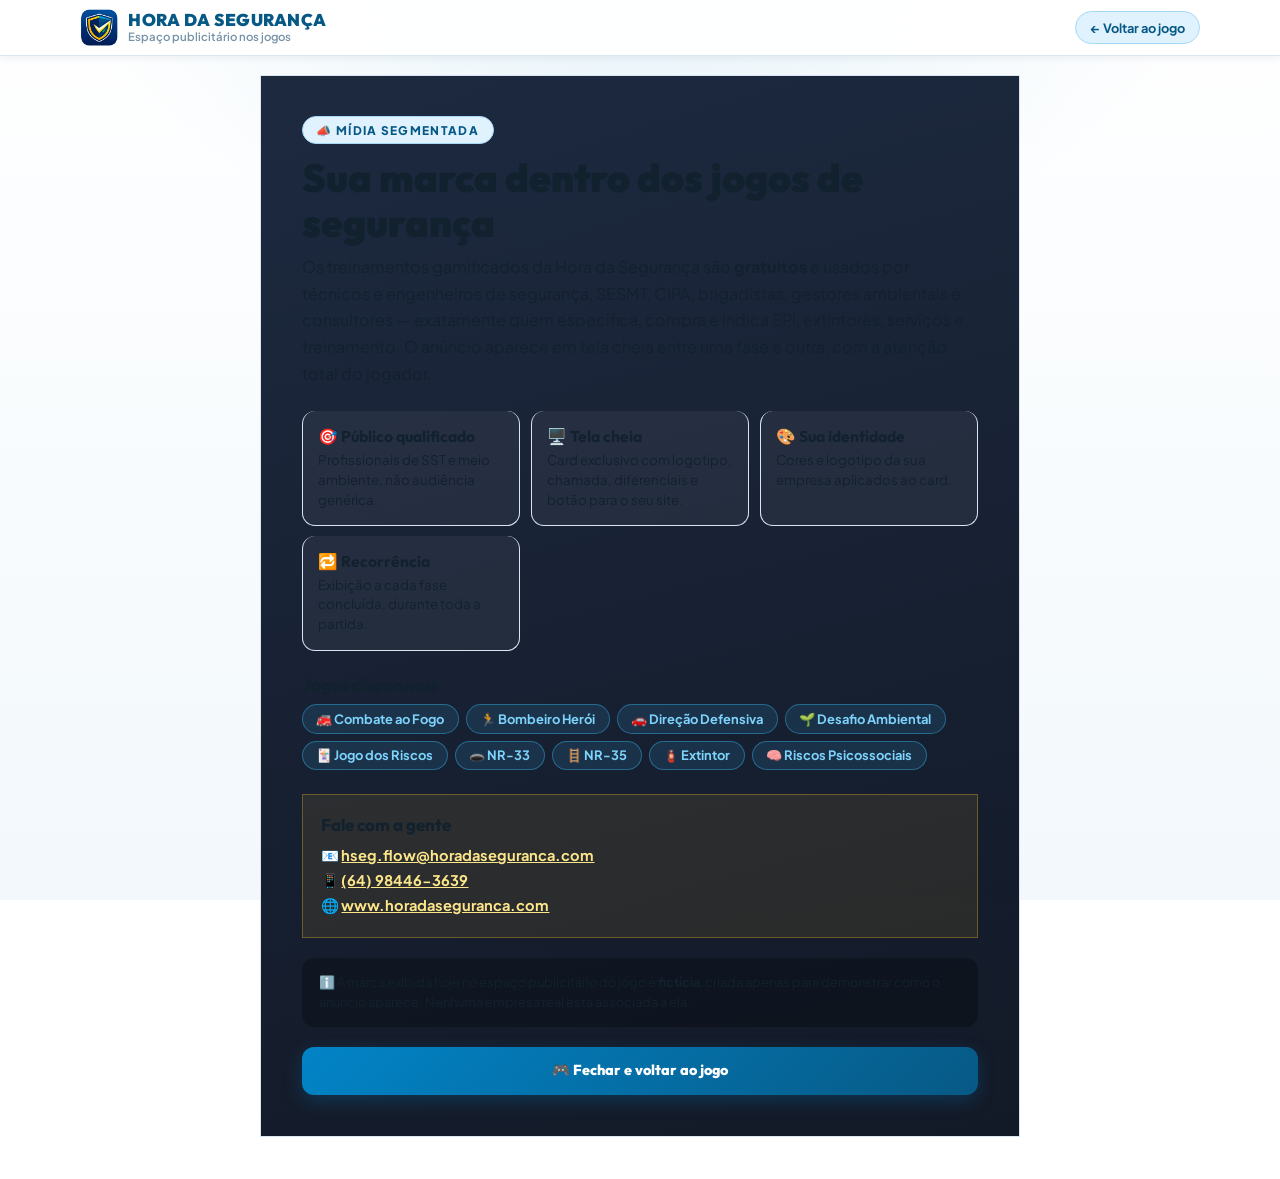
==== anuncie.html @ 3f00079a "Combate ao Fogo - simulador 1a pessoa em 6 fases com 4 tipos de desafio" ====
<!DOCTYPE html>
<html lang="pt-BR">
<head>
    <meta charset="UTF-8">
    <meta name="viewport" content="width=device-width, initial-scale=1.0, viewport-fit=cover">
    <title>Anuncie nos jogos | Hora da Segurança</title>
    <meta name="description" content="Espaço publicitário nos jogos de treinamento em segurança do trabalho da Hora da Segurança. Sua marca diante de técnicos de segurança, SESMT, CIPA e brigadistas.">
    <meta name="theme-color" content="#0b1220">
    <link rel="icon" type="image/png" href="logo.png">
    <link rel="preconnect" href="https://fonts.googleapis.com">
    <link rel="preconnect" href="https://fonts.gstatic.com" crossorigin>
    <link href="https://fonts.googleapis.com/css2?family=Outfit:wght@400;600;700;800;900&family=Plus+Jakarta+Sans:wght@400;500;600;700&display=swap" rel="stylesheet">
    <link rel="stylesheet" href="style.css">
    <style>
        .anuncie-wrap { max-width: 760px; margin: 0 auto; }
        .anuncie-card {
            background: linear-gradient(165deg, rgba(20,33,56,0.96), rgba(11,18,32,0.97));
            border: 1px solid var(--line);
            border-radius: var(--radius-lg);
            box-shadow: var(--shadow-lg);
            padding: clamp(1.4rem, 4vw, 2.4rem);
        }
        .anuncie-card h1 {
            font-family: var(--fh); font-size: clamp(1.5rem, 5vw, 2.3rem);
            font-weight: 900; line-height: 1.15; margin-bottom: 0.5rem;
        }
        .anuncie-card h1 mark { background: none; color: var(--fire); }
        .anuncie-lead { font-size: 0.95rem; color: var(--text-soft); line-height: 1.65; margin-bottom: 1.4rem; }
        .anuncie-grid {
            display: grid; grid-template-columns: repeat(auto-fit, minmax(180px, 1fr));
            gap: 0.6rem; margin-bottom: 1.4rem;
        }
        .anuncie-item {
            background: rgba(255,255,255,0.05); border: 1px solid var(--line);
            border-top: 3px solid var(--fire); border-radius: 13px; padding: 0.9rem;
        }
        .anuncie-item strong { display: block; font-family: var(--fh); font-size: 0.92rem; margin-bottom: 0.2rem; }
        .anuncie-item p { font-size: 0.78rem; color: var(--text-mut); line-height: 1.5; }
        .anuncie-jogos { display: flex; flex-wrap: wrap; gap: 0.4rem; margin-bottom: 1.4rem; }
        .anuncie-jogos a {
            background: rgba(56,189,248,0.12); border: 1px solid rgba(56,189,248,0.4);
            color: #7dd3fc; font-size: 0.76rem; font-weight: 700;
            padding: 0.35rem 0.8rem; border-radius: 999px;
        }
        .anuncie-jogos a:hover { background: rgba(56,189,248,0.25); }
        .anuncie-contato {
            background: rgba(251,191,36,0.09); border: 1px solid rgba(251,191,36,0.32);
            border-radius: var(--radius); padding: 1.1rem; margin-bottom: 1.2rem;
        }
        .anuncie-contato h3 { font-family: var(--fh); font-size: 1rem; color: var(--gold); margin-bottom: 0.5rem; }
        .anuncie-contato p { font-size: 0.86rem; color: #fde68a; line-height: 1.7; }
        .anuncie-contato a { color: var(--gold); font-weight: 700; text-decoration: underline; }
        .anuncie-nota {
            font-size: 0.76rem; color: var(--text-mut); line-height: 1.6;
            background: rgba(0,0,0,0.28); border-radius: 12px; padding: 0.8rem 1rem; margin-bottom: 1.2rem;
        }
        .voltar { display: inline-flex; align-items: center; gap: 0.4rem; font-size: 0.85rem; }
    </style>
</head>
<body>

    <header class="app-header">
        <div class="header-container">
            <a class="brand-box" href="https://www.horadaseguranca.com" target="_blank" rel="noopener noreferrer">
                <img src="logo.png" alt="Logo Hora da Segurança" class="header-logo">
                <span class="brand-text">
                    <span class="brand-title">HORA DA SEGURANÇA</span>
                    <span class="brand-tagline">Espaço publicitário nos jogos</span>
                </span>
            </a>
            <a href="index.html" id="btn-voltar-topo" class="site-link-btn">← Voltar ao jogo</a>
        </div>
    </header>

    <main class="main-content">
        <div class="anuncie-wrap">
            <div class="anuncie-card">
                <span class="hero-eyebrow">📣 Mídia segmentada</span>
                <h1>Sua marca dentro dos <mark>jogos de segurança</mark></h1>
                <p class="anuncie-lead">
                    Os treinamentos gamificados da Hora da Segurança são <strong>gratuitos</strong> e usados por
                    técnicos e engenheiros de segurança, SESMT, CIPA, brigadistas, gestores ambientais e
                    consultores — exatamente quem especifica, compra e indica EPI, extintores, serviços e
                    treinamento. O anúncio aparece em tela cheia entre uma fase e outra, com a atenção total
                    do jogador.
                </p>

                <div class="anuncie-grid">
                    <div class="anuncie-item">
                        <strong>🎯 Público qualificado</strong>
                        <p>Profissionais de SST e meio ambiente, não audiência genérica.</p>
                    </div>
                    <div class="anuncie-item">
                        <strong>🖥️ Tela cheia</strong>
                        <p>Card exclusivo com logotipo, chamada, diferenciais e botão para o seu site.</p>
                    </div>
                    <div class="anuncie-item">
                        <strong>🎨 Sua identidade</strong>
                        <p>Cores e logotipo da sua empresa aplicados ao card.</p>
                    </div>
                    <div class="anuncie-item">
                        <strong>🔁 Recorrência</strong>
                        <p>Exibição a cada fase concluída, durante toda a partida.</p>
                    </div>
                </div>

                <h3 style="font-family:var(--fh);font-size:1rem;margin-bottom:0.5rem">Jogos disponíveis</h3>
                <div class="anuncie-jogos">
                    <a href="https://combate.horadaseguranca.com" target="_blank" rel="noopener noreferrer">🚒 Combate ao Fogo</a>
                    <a href="https://bombeiro.horadaseguranca.com" target="_blank" rel="noopener noreferrer">🏃 Bombeiro Herói</a>
                    <a href="https://direcaodefensiva.horadaseguranca.com" target="_blank" rel="noopener noreferrer">🚗 Direção Defensiva</a>
                    <a href="https://ambiental.horadaseguranca.com" target="_blank" rel="noopener noreferrer">🌱 Desafio Ambiental</a>
                    <a href="https://jogodorisco.horadaseguranca.com" target="_blank" rel="noopener noreferrer">🃏 Jogo dos Riscos</a>
                    <a href="https://nr33.horadaseguranca.com" target="_blank" rel="noopener noreferrer">🕳️ NR-33</a>
                    <a href="https://jogo.horadaseguranca.com" target="_blank" rel="noopener noreferrer">🪜 NR-35</a>
                    <a href="https://extintor.horadaseguranca.com" target="_blank" rel="noopener noreferrer">🧯 Extintor</a>
                    <a href="https://psicossocial.horadaseguranca.com" target="_blank" rel="noopener noreferrer">🧠 Riscos Psicossociais</a>
                </div>

                <div class="anuncie-contato">
                    <h3>Fale com a gente</h3>
                    <p>
                        📧 <a href="mailto:hseg.flow@horadaseguranca.com">hseg.flow@horadaseguranca.com</a><br>
                        📱 <a href="https://wa.me/5564984463639?text=Ol%C3%A1%21%20Tenho%20interesse%20no%20espa%C3%A7o%20publicit%C3%A1rio%20dos%20jogos%20da%20Hora%20da%20Seguran%C3%A7a." target="_blank" rel="noopener noreferrer">(64) 98446-3639</a><br>
                        🌐 <a href="https://www.horadaseguranca.com" target="_blank" rel="noopener noreferrer">www.horadaseguranca.com</a>
                    </p>
                </div>

                <p class="anuncie-nota">
                    ℹ️ A marca exibida hoje no espaço publicitário do jogo é <strong>fictícia</strong>, criada
                    apenas para demonstrar como o anúncio aparece. Nenhuma empresa real está associada a ela.
                </p>

                <a href="index.html" id="btn-voltar" class="btn btn-primary btn-lg btn-block voltar">🎮 Voltar ao jogo</a>
            </div>
        </div>
    </main>

    <script>
        // Esta página costuma ser aberta em nova aba a partir do anúncio, com a
        // partida ainda rodando na aba original. Voltar significa FECHAR esta aba
        // — abrir index.html aqui recomeçaria o jogo do cadastro.
        (function () {
            const veioDoJogo = !!window.opener || window.history.length > 1;
            const voltar = (e) => {
                if (!veioDoJogo) return;              // acesso direto: segue o link normal
                e.preventDefault();
                window.close();
                // se o navegador bloquear o fechamento, volta no histórico
                setTimeout(() => {
                    if (!window.closed) {
                        if (window.history.length > 1) window.history.back();
                        else window.location.href = 'index.html';
                    }
                }, 150);
            };
            ['btn-voltar', 'btn-voltar-topo'].forEach(id => {
                const el = document.getElementById(id);
                if (el) el.addEventListener('click', voltar);
            });
            if (veioDoJogo) {
                const b = document.getElementById('btn-voltar');
                if (b) b.textContent = '🎮 Fechar e voltar ao jogo';
            }
        })();
    </script>
</body>
</html>
---- style.css ----
/* ==========================================================================
   COMBATE AO FOGO — tema claro · www.horadaseguranca.com
   ========================================================================== */

:root {
    --bg-0: #f2f8fc;
    --bg-1: #ffffff;
    --bg-soft: #f6fafd;
    --line: #d9e6f2;
    --line-2: #c3d7e8;

    --agua:      #0284c7;
    --agua-dark: #075985;
    --agua-glow: rgba(2, 132, 199, 0.25);
    --agua-soft: #e0f2fe;

    --fogo:      #f97316;
    --fogo-dark: #c2410c;
    --fogo-soft: #fff2e6;

    --ok:        #16a34a;
    --ok-soft:   #eafbf0;
    --alerta:    #dc2626;
    --alerta-soft:#fdf0f0;
    --amarelo:   #f59e0b;

    --texto:      #12212e;
    --texto-soft: #46617a;
    --texto-mut:  #7893a8;

    --sh-sm: 0 2px 8px rgba(18, 45, 70, 0.07);
    --sh-md: 0 8px 22px rgba(18, 45, 70, 0.1);
    --sh-lg: 0 18px 44px rgba(18, 45, 70, 0.14);

    --r: 16px;
    --r-lg: 22px;

    --fh: 'Outfit', -apple-system, sans-serif;
    --fb: 'Plus Jakarta Sans', -apple-system, sans-serif;
    --bounce: 0.26s cubic-bezier(0.34, 1.56, 0.64, 1);
}

* { box-sizing: border-box; margin: 0; padding: 0; }
html { font-size: clamp(14px, 0.5vw + 12.6px, 17px); }

body {
    font-family: var(--fb);
    color: var(--texto);
    min-height: 100dvh;
    display: flex; flex-direction: column;
    overflow-x: hidden;
    padding-bottom: env(safe-area-inset-bottom);
    background:
        radial-gradient(ellipse 70% 45% at 50% 0%, rgba(2, 132, 199, 0.09) 0%, transparent 62%),
        linear-gradient(180deg, #ffffff 0%, var(--bg-0) 100%);
    background-attachment: fixed;
}

a { color: var(--agua-dark); text-decoration: none; }
.hidden { display: none !important; }

.screen { display: none; animation: fadeUp 0.35s ease both; }
.screen.active { display: block; }
.modo { animation: fadeUp 0.3s ease both; }

@keyframes fadeUp {
    from { opacity: 0; transform: translateY(14px); }
    to   { opacity: 1; transform: translateY(0); }
}


/* ============================ CABEÇALHO ============================ */

.app-header {
    background: rgba(255, 255, 255, 0.92);
    backdrop-filter: blur(12px); -webkit-backdrop-filter: blur(12px);
    border-bottom: 1px solid var(--line);
    padding: 0.5rem 1rem;
    position: sticky; top: 0; z-index: 100;
    box-shadow: var(--sh-sm);
}
.header-container {
    max-width: 1120px; margin: 0 auto;
    display: flex; justify-content: space-between; align-items: center; gap: 0.7rem;
}
.brand-box { display: flex; align-items: center; gap: 0.6rem; min-width: 0; color: inherit; }
.brand-box:hover .brand-title { color: var(--fogo); }
.header-logo { width: 38px; height: 38px; object-fit: contain; border-radius: 9px; flex-shrink: 0; }
.brand-text { display: flex; flex-direction: column; min-width: 0; }
.brand-title {
    font-family: var(--fh); font-size: 1rem; font-weight: 900;
    letter-spacing: 0.03em; color: var(--agua-dark); line-height: 1.1; transition: color 0.18s;
}
.brand-tagline {
    font-size: 0.67rem; color: var(--texto-mut); font-weight: 600;
    white-space: nowrap; overflow: hidden; text-overflow: ellipsis;
}
.site-link-btn {
    display: inline-flex; align-items: center; gap: 0.35rem;
    background: var(--agua-soft); border: 1px solid #a5d8f5;
    color: var(--agua-dark); font-weight: 700; font-size: 0.75rem;
    padding: 0.42rem 0.85rem; border-radius: 999px;
    white-space: nowrap; transition: all 0.18s;
}
.site-link-btn:hover { background: var(--agua); color: #fff; transform: translateY(-1px); }


/* ============================ LAYOUT ============================ */

.main-content { flex: 1; width: 100%; max-width: 1000px; margin: 0 auto; padding: 1.1rem 1rem 2.5rem; }


/* ============================ BOTÕES ============================ */

.btn {
    font-family: var(--fh); font-weight: 800; font-size: 0.92rem;
    padding: 0.75rem 1.3rem; border: none; border-radius: 12px;
    cursor: pointer; transition: var(--bounce);
    display: inline-flex; align-items: center; justify-content: center; gap: 0.4rem;
    line-height: 1.2; text-align: center;
}
.btn:hover:not(:disabled) { transform: translateY(-2px); }
.btn:active:not(:disabled) { transform: translateY(0) scale(0.985); }
.btn:disabled { opacity: 0.55; cursor: not-allowed; }
.btn-lg { font-size: 1rem; padding: 0.9rem 1.6rem; }
.btn-block { width: 100%; }

.btn-primary {
    background: linear-gradient(135deg, var(--agua) 0%, var(--agua-dark) 100%);
    color: #fff; box-shadow: 0 6px 18px var(--agua-glow);
}
.btn-primary:hover { box-shadow: 0 10px 26px var(--agua-glow); }
.btn-ghost { background: rgba(255,255,255,0.22); border: 1px solid rgba(255,255,255,0.5); color: #fff; }
.btn-ghost:hover:not(:disabled) { background: rgba(255,255,255,0.34); }
.btn-ad { background: #fff; color: #14212e; font-weight: 900; width: 100%; box-shadow: 0 6px 18px rgba(0,0,0,0.22); }

.btn-icon {
    background: var(--bg-soft); border: 1px solid var(--line);
    border-radius: 10px; width: 34px; height: 34px;
    font-size: 0.95rem; cursor: pointer; color: var(--texto); transition: 0.18s;
}
.btn-icon:hover { background: var(--agua-soft); border-color: var(--agua); }
.btn-icon.muted { opacity: 0.45; }


/* ============================ TELA INICIAL ============================ */

.hero-card {
    background: var(--bg-1);
    border: 1px solid var(--line);
    border-radius: var(--r-lg);
    box-shadow: var(--sh-lg);
    padding: clamp(1.3rem, 3.5vw, 2.3rem);
    text-align: center;
}
.hero-logo-link { display: inline-block; margin-bottom: 0.8rem; transition: var(--bounce); }
.hero-logo-link:hover { transform: scale(1.06) rotate(-2deg); }
.hero-logo-img { width: clamp(74px, 11vw, 100px); border-radius: 18px; box-shadow: var(--sh-md); }

.hero-eyebrow {
    display: inline-block; background: var(--agua-soft);
    border: 1px solid #a5d8f5; color: var(--agua-dark);
    font-size: 0.7rem; font-weight: 800; letter-spacing: 0.11em; text-transform: uppercase;
    padding: 0.3rem 0.8rem; border-radius: 999px; margin-bottom: 0.7rem;
}
.hero-title {
    font-family: var(--fh); font-size: clamp(1.8rem, 6vw, 3.1rem);
    font-weight: 900; line-height: 1.05; margin-bottom: 0.6rem; letter-spacing: -0.01em;
}
.hero-title mark { background: linear-gradient(180deg, transparent 58%, #ffd9b8 58%); color: var(--fogo-dark); padding: 0 0.12em; }
.hero-subtitle {
    font-size: clamp(0.88rem, 2vw, 1rem); color: var(--texto-soft);
    line-height: 1.6; max-width: 640px; margin: 0 auto 1.4rem;
}

.how-grid { display: grid; grid-template-columns: repeat(auto-fit, minmax(160px, 1fr)); gap: 0.6rem; margin-bottom: 1.1rem; text-align: left; }
.how-card {
    background: var(--bg-soft); border: 1px solid var(--line);
    border-top: 3px solid var(--agua); border-radius: 13px; padding: 0.8rem; transition: var(--bounce);
}
.how-card:hover { transform: translateY(-4px); box-shadow: var(--sh-md); background: #fff; }
.how-card:nth-child(2) { border-top-color: var(--fogo); }
.how-card:nth-child(3) { border-top-color: var(--alerta); }
.how-card:nth-child(4) { border-top-color: var(--ok); }
.how-ico { font-size: 1.5rem; display: block; margin-bottom: 0.25rem; }
.how-card strong { display: block; font-family: var(--fh); font-size: 0.9rem; margin-bottom: 0.15rem; }
.how-card p { font-size: 0.74rem; color: var(--texto-mut); line-height: 1.45; }

.controls-hint { display: flex; flex-wrap: wrap; gap: 0.45rem; justify-content: center; margin-bottom: 1.2rem; }
.ch-item {
    display: flex; align-items: center; gap: 0.4rem;
    background: var(--bg-soft); border: 1px solid var(--line);
    border-radius: 10px; padding: 0.4rem 0.7rem; font-size: 0.75rem; color: var(--texto-soft);
}
.key {
    display: inline-grid; place-items: center; min-width: 26px; height: 25px; padding: 0 0.4rem;
    background: #fff; border: 1px solid var(--line-2); border-bottom-width: 3px;
    border-radius: 6px; font-family: var(--fh); font-weight: 800; font-size: 0.75rem;
}

.setup-box {
    background: var(--bg-soft); border: 1px solid var(--line);
    border-radius: var(--r); padding: clamp(1rem, 2.6vw, 1.4rem);
    text-align: left; display: flex; flex-direction: column; gap: 0.7rem; margin-bottom: 1.1rem;
}
.setup-box h3 { font-family: var(--fh); font-size: 1rem; }
.input-group { display: flex; flex-direction: column; gap: 0.28rem; }
.input-group label { font-size: 0.77rem; font-weight: 700; color: var(--texto-soft); }
.input-group input {
    background: #fff; border: 1.5px solid var(--line-2); border-radius: 10px;
    padding: 0.66rem 0.8rem; font-family: var(--fb); font-size: 0.92rem; color: var(--texto); transition: 0.18s;
}
.input-group input::placeholder { color: #9db4c6; }
.input-group input:focus { outline: none; border-color: var(--agua); box-shadow: 0 0 0 3px var(--agua-glow); }
.input-group input.invalid { border-color: var(--alerta); box-shadow: 0 0 0 3px rgba(220,38,38,0.16); animation: shake 0.35s ease; }

@keyframes shake { 0%,100%{transform:translateX(0)} 25%{transform:translateX(-5px)} 75%{transform:translateX(5px)} }

.setup-error {
    background: var(--alerta-soft); border: 1px solid #f5b5b5; border-radius: 10px;
    padding: 0.55rem 0.8rem; font-size: 0.83rem; font-weight: 600; color: #a11a1a;
    text-align: center; line-height: 1.45;
}
.privacy-note { font-size: 0.68rem; color: var(--texto-mut); text-align: center; line-height: 1.45; }

.marketing-banner {
    display: flex; flex-direction: column; gap: 0.15rem;
    background: var(--fogo-soft); border: 1px solid #ffd0aa;
    border-radius: 12px; padding: 0.8rem 1rem; text-align: center; transition: var(--bounce);
}
.marketing-banner:hover { background: #ffe8d5; transform: translateY(-2px); }
.marketing-banner span { font-size: 0.82rem; color: #8a4416; }
.marketing-banner strong { font-size: 0.88rem; color: var(--fogo-dark); }


/* ============================ BRIEFING ============================ */

.briefing-card {
    background: var(--bg-1); border: 1px solid var(--line);
    border-radius: var(--r-lg); box-shadow: var(--sh-lg);
    padding: clamp(1.4rem, 4vw, 2.4rem); text-align: center; max-width: 560px; margin: 0 auto;
}
.brief-badge {
    display: inline-block; background: var(--agua-soft); border: 1px solid #a5d8f5;
    color: var(--agua-dark); font-family: var(--fh); font-size: 0.68rem; font-weight: 900;
    letter-spacing: 0.14em; padding: 0.3rem 0.9rem; border-radius: 999px; margin-bottom: 0.9rem;
}
.brief-ico { font-size: clamp(3rem, 10vw, 4.4rem); line-height: 1; margin-bottom: 0.3rem; }
.brief-title { font-family: var(--fh); font-size: clamp(1.4rem, 4.5vw, 2rem); font-weight: 900; }
.brief-sub { font-size: 0.88rem; color: var(--fogo-dark); margin-bottom: 0.8rem; font-weight: 600; }
.brief-text { font-size: 0.88rem; color: var(--texto-soft); line-height: 1.6; margin-bottom: 0.8rem; }
.brief-tip {
    background: var(--fogo-soft); border: 1px solid #ffd0aa; border-radius: 12px;
    padding: 0.6rem 0.85rem; font-size: 0.82rem; color: #8a4416; line-height: 1.5; margin-bottom: 1.2rem;
}
.brief-stats { display: grid; grid-template-columns: repeat(3, 1fr); gap: 0.5rem; margin-bottom: 1.3rem; }
.brief-stats > div { background: var(--bg-soft); border: 1px solid var(--line); border-radius: 11px; padding: 0.6rem 0.3rem; }
.brief-stats span { display: block; font-family: var(--fh); font-size: 1.15rem; font-weight: 900; color: var(--agua-dark); }
.brief-stats small { font-size: 0.63rem; color: var(--texto-mut); }


/* ============================ JOGO ============================ */

.game-hud {
    display: flex; align-items: center; justify-content: space-between; gap: 0.7rem; flex-wrap: wrap;
    background: var(--bg-1); border: 1px solid var(--line);
    border-radius: 13px; padding: 0.5rem 0.85rem; margin-bottom: 0.6rem; box-shadow: var(--sh-sm);
}
.hud-left { display: flex; flex-direction: column; min-width: 0; }
.hud-phase { font-family: var(--fh); font-weight: 900; font-size: 0.86rem; color: var(--agua-dark); }
.hud-scene { font-size: 0.7rem; color: var(--texto-mut); white-space: nowrap; overflow: hidden; text-overflow: ellipsis; }

.hud-center { display: flex; flex-direction: column; gap: 0.3rem; flex: 1 1 220px; min-width: 170px; }
.hud-bar-wrap { display: flex; align-items: center; gap: 0.4rem; }
.hud-bar-label { font-size: 0.68rem; color: var(--texto-mut); white-space: nowrap; min-width: 52px; }
.hud-bar { flex: 1; height: 9px; background: #e3edf5; border-radius: 999px; overflow: hidden; }
.hud-bar-fill { height: 100%; width: 100%; border-radius: 999px; transition: width 0.16s linear; }
.hud-bar-fill.agua { background: linear-gradient(90deg, #7dd3fc, var(--agua)); }
.hud-bar-fill.agua.baixa { background: linear-gradient(90deg, #fca5a5, var(--alerta)); }
.hud-bar-fill.focos { width: 0%; background: linear-gradient(90deg, #fdba74, var(--ok)); }
.hud-bar-num { font-size: 0.72rem; color: var(--texto-soft); white-space: nowrap; }
.hud-bar-num strong { font-family: var(--fh); color: var(--texto); }

.hud-right { display: flex; align-items: center; gap: 0.5rem; flex-wrap: wrap; }
.hud-time, .hud-fail, .hud-score { font-size: 0.74rem; color: var(--texto-mut); white-space: nowrap; }
.hud-time strong { font-family: var(--fh); font-size: 0.98rem; color: var(--texto); }
.hud-score strong { font-family: var(--fh); font-size: 0.98rem; color: var(--fogo-dark); }
.hud-fail {
    background: var(--bg-soft); border: 1px solid var(--line);
    padding: 0.2rem 0.5rem; border-radius: 999px; font-weight: 700;
}
.hud-fail.alerta { background: var(--alerta-soft); border-color: #f5b5b5; color: #a11a1a; animation: pulseAl 0.9s ease-in-out infinite; }
@keyframes pulseAl { 0%,100%{transform:scale(1)} 50%{transform:scale(1.07)} }

.stage-wrap { position: relative; width: 100%; }

#game-canvas {
    display: block; width: 100%; height: auto;
    border-radius: 14px; border: 2px solid var(--line-2);
    box-shadow: var(--sh-lg); touch-action: none; cursor: crosshair;
    background: #eef6fb;
}

.stage-help { font-size: 0.73rem; color: var(--texto-mut); text-align: center; margin-top: 0.55rem; }

.toast {
    position: absolute; top: 14px; left: 50%; transform: translateX(-50%);
    background: rgba(255,255,255,0.96); border: 1px solid var(--ok); color: #14532d;
    font-size: 0.8rem; font-weight: 800; padding: 0.38rem 0.9rem; border-radius: 999px;
    white-space: nowrap; pointer-events: none; box-shadow: var(--sh-md);
    animation: fadeUp 0.2s ease both; max-width: 90%; overflow: hidden; text-overflow: ellipsis;
}
.toast.ruim { border-color: var(--alerta); color: #a11a1a; }

.countdown {
    position: absolute; inset: 0; display: grid; place-items: center;
    background: rgba(255,255,255,0.6); border-radius: 14px;
    font-family: var(--fh); font-size: clamp(3rem, 12vw, 6rem); font-weight: 900;
    color: var(--agua-dark); text-shadow: 0 6px 26px rgba(2,132,199,0.3); pointer-events: none;
}
.countdown.pulse { animation: cdPop 0.6s ease both; }
@keyframes cdPop {
    0% { transform: scale(0.5); opacity: 0; }
    40% { transform: scale(1.12); opacity: 1; }
    100% { transform: scale(1); opacity: 1; }
}


/* ============================ PUBLICIDADE ============================ */

.ad-card {
    max-width: 500px; margin: 0 auto; border-radius: var(--r-lg);
    padding: clamp(1.3rem, 4vw, 2rem); box-shadow: var(--sh-lg);
    text-align: center; color: #fff; border: 1px solid rgba(255,255,255,0.2);
}
.ad-tag {
    display: inline-block; background: rgba(255,255,255,0.2); border: 1px solid rgba(255,255,255,0.38);
    font-size: 0.62rem; font-weight: 800; letter-spacing: 0.14em; text-transform: uppercase;
    padding: 0.26rem 0.8rem; border-radius: 999px; margin-bottom: 1rem;
}
.ad-brand { display: flex; align-items: center; gap: 0.75rem; justify-content: center; margin-bottom: 0.9rem; }
.ad-logo {
    width: 72px; height: 72px; border-radius: 16px; background: #fff; padding: 6px;
    display: grid; place-items: center; box-shadow: 0 6px 16px rgba(0,0,0,0.25); flex-shrink: 0;
}
.ad-logo svg { display: block; width: 100%; height: 100%; }
.ad-brand-text { text-align: left; }
.ad-brand-text strong { display: block; font-family: var(--fh); font-size: 1.15rem; font-weight: 900; line-height: 1.2; }
.ad-brand-text span { font-size: 0.72rem; opacity: 0.92; }
.ad-tagline { font-family: var(--fh); font-size: 1rem; font-weight: 800; margin-bottom: 0.4rem; }
.ad-claim { font-size: 0.84rem; line-height: 1.55; opacity: 0.96; margin-bottom: 0.9rem; }
.ad-chips { display: flex; flex-wrap: wrap; gap: 0.35rem; justify-content: center; margin-bottom: 1.1rem; }
.ad-chip { background: rgba(255,255,255,0.18); border: 1px solid rgba(255,255,255,0.3); font-size: 0.7rem; font-weight: 700; padding: 0.25rem 0.7rem; border-radius: 999px; }
.ad-demo-note { font-size: 0.72rem; line-height: 1.55; background: rgba(0,0,0,0.24); border-radius: 10px; padding: 0.55rem 0.75rem; margin-top: 0.8rem; }
.ad-demo-note a { color: #fff; font-weight: 800; text-decoration: underline; }
.ad-footer { margin: 0.9rem 0 1rem; font-size: 0.68rem; opacity: 0.9; border-top: 1px solid rgba(255,255,255,0.25); padding-top: 0.7rem; }
.ad-footer a { color: #fff; text-decoration: underline; font-weight: 700; }


/* ============================ DESAFIOS ============================ */

.quiz-card {
    background: var(--bg-1); border: 1px solid var(--line);
    border-radius: var(--r-lg); box-shadow: var(--sh-lg); padding: clamp(1.1rem, 3vw, 1.9rem);
}
.quiz-badge {
    display: inline-block; background: var(--agua-soft); border: 1px solid #a5d8f5;
    color: var(--agua-dark); font-size: 0.64rem; font-weight: 800;
    letter-spacing: 0.12em; text-transform: uppercase;
    padding: 0.26rem 0.8rem; border-radius: 999px; margin-bottom: 0.6rem;
}
.quiz-title { font-family: var(--fh); font-size: clamp(1.15rem, 3.5vw, 1.6rem); font-weight: 900; margin-bottom: 0.25rem; }
.quiz-text { font-size: 0.85rem; color: var(--texto-soft); line-height: 1.55; margin-bottom: 1rem; }
.quiz-feedback {
    background: var(--ok-soft); border: 1px solid #a7e5c0; border-radius: 12px;
    padding: 0.7rem 0.9rem; font-size: 0.85rem; color: #14532d; text-align: center; margin: 1rem 0 0.8rem;
}
.quiz-help { font-size: 0.7rem; color: var(--texto-mut); text-align: center; margin-top: 0.7rem; }

/* --- arrastar --- */
.quiz-pool {
    display: flex; flex-wrap: wrap; gap: 0.5rem; justify-content: center;
    background: var(--bg-soft); border: 1px dashed var(--line-2);
    border-radius: 14px; padding: 0.8rem; margin-bottom: 1rem; min-height: 76px;
}
.q-item {
    display: flex; align-items: center; gap: 0.45rem;
    background: #fff; border: 1.5px solid var(--line-2); border-radius: 11px;
    padding: 0.5rem 0.75rem; cursor: grab; user-select: none;
    transition: var(--bounce); font-size: 0.8rem; font-weight: 700; box-shadow: var(--sh-sm);
}
.q-item:hover { transform: translateY(-3px); border-color: var(--agua); box-shadow: var(--sh-md); }
.q-item.dragging { opacity: 0.45; }
.q-item.selected { border-color: var(--fogo); background: var(--fogo-soft); box-shadow: 0 0 0 3px rgba(249,115,22,0.2); transform: translateY(-3px) scale(1.03); }
.q-item.ok { border-color: var(--ok); background: var(--ok-soft); cursor: default; }
.q-item.ok:hover { transform: none; }
.q-item.shake { animation: shake 0.4s ease; }
.qi-ico { font-size: 1.15rem; }

.quiz-targets { display: grid; grid-template-columns: repeat(auto-fit, minmax(180px, 1fr)); gap: 0.6rem; }
.q-target {
    background: var(--bg-soft); border: 2px dashed var(--line-2);
    border-radius: 14px; padding: 0.7rem; min-height: 130px; cursor: pointer; transition: var(--bounce);
}
.q-target:hover, .q-target.over { border-color: var(--fogo); background: var(--fogo-soft); }
.q-target.flash-ok { border-color: var(--ok); background: var(--ok-soft); }
.q-target.flash-bad { border-color: var(--alerta); background: var(--alerta-soft); animation: shake 0.4s ease; }
.qt-head { text-align: center; margin-bottom: 0.5rem; }
.qt-head strong { display: block; font-family: var(--fh); font-size: 0.92rem; font-weight: 900; }
.qt-head span { font-size: 0.68rem; color: var(--texto-mut); }
.qt-drop { display: flex; flex-direction: column; gap: 0.35rem; }
.qt-drop .q-item { font-size: 0.74rem; padding: 0.4rem 0.55rem; }

/* --- ligar pontos --- */
.ligar-wrap {
    position: relative; display: grid; grid-template-columns: 1fr 1fr;
    gap: clamp(1.6rem, 8vw, 4.5rem);
    background: var(--bg-soft); border: 1px solid var(--line);
    border-radius: 14px; padding: 1rem;
}
.ligar-svg { position: absolute; inset: 0; width: 100%; height: 100%; pointer-events: none; z-index: 1; }
.ligar-col { display: flex; flex-direction: column; gap: 0.5rem; position: relative; z-index: 2; }
.lig-item {
    background: #fff; border: 1.5px solid var(--line-2); border-radius: 11px;
    padding: 0.6rem 0.75rem; font-family: var(--fb); font-size: 0.78rem; font-weight: 700;
    color: var(--texto); cursor: pointer; text-align: left; transition: var(--bounce);
    box-shadow: var(--sh-sm); line-height: 1.35;
}
.lig-item:hover:not(.ok) { transform: translateY(-2px); border-color: var(--agua); }
.lig-item.sel { border-color: var(--fogo); background: var(--fogo-soft); box-shadow: 0 0 0 3px rgba(249,115,22,0.2); }
.lig-item.ok { border-color: var(--ok); background: var(--ok-soft); cursor: default; }
.lig-item.errado { border-color: var(--alerta); background: var(--alerta-soft); animation: shake 0.4s ease; }
.lig-esq { text-align: left; }
.lig-dir { text-align: left; }

/* --- verdadeiro ou falso --- */
.vf-lista { display: flex; flex-direction: column; gap: 0.6rem; }
.vf-item {
    display: flex; gap: 0.7rem;
    background: var(--bg-soft); border: 1px solid var(--line);
    border-radius: 13px; padding: 0.8rem;
}
.vf-num {
    flex-shrink: 0; width: 28px; height: 28px; display: grid; place-items: center;
    background: var(--agua-soft); border: 1px solid #a5d8f5; border-radius: 8px;
    font-family: var(--fh); font-weight: 900; font-size: 0.82rem; color: var(--agua-dark);
}
.vf-corpo { flex: 1; min-width: 0; }
.vf-texto { font-size: 0.85rem; line-height: 1.5; margin-bottom: 0.55rem; }
.vf-botoes { display: flex; gap: 0.45rem; flex-wrap: wrap; }
.vf-btn {
    flex: 1 1 130px; background: #fff; border: 1.5px solid var(--line-2);
    border-radius: 10px; padding: 0.5rem 0.7rem;
    font-family: var(--fh); font-weight: 800; font-size: 0.82rem; color: var(--texto);
    cursor: pointer; transition: var(--bounce);
}
.vf-btn:hover:not(:disabled) { transform: translateY(-2px); border-color: var(--agua); }
.vf-btn:disabled { cursor: default; opacity: 0.75; }
.vf-btn.correta { border-color: var(--ok); background: var(--ok-soft); color: #14532d; opacity: 1; }
.vf-btn.errada  { border-color: var(--alerta); background: var(--alerta-soft); color: #a11a1a; opacity: 1; }
.vf-exp { margin-top: 0.55rem; font-size: 0.78rem; line-height: 1.5; padding: 0.5rem 0.7rem; border-radius: 9px; }
.vf-exp.exp-ok  { background: var(--ok-soft); color: #14532d; border: 1px solid #a7e5c0; }
.vf-exp.exp-bad { background: var(--alerta-soft); color: #a11a1a; border: 1px solid #f5b5b5; }

/* --- memória --- */
.mem-head { display: flex; justify-content: center; margin-bottom: 0.7rem; }
.mem-badge {
    background: var(--agua-soft); border: 1px solid #a5d8f5; color: var(--agua-dark);
    font-size: 0.78rem; font-weight: 700; padding: 0.26rem 0.8rem; border-radius: 999px;
}
.mem-grid { display: grid; grid-template-columns: repeat(4, 1fr); gap: 0.5rem; max-width: 560px; margin: 0 auto; }
.mem-carta {
    aspect-ratio: 3/4; border-radius: 13px; cursor: pointer;
    background: linear-gradient(145deg, var(--agua) 0%, var(--agua-dark) 100%);
    border: 2px solid var(--agua-dark);
    display: flex; flex-direction: column; align-items: center; justify-content: center; gap: 0.2rem;
    transition: var(--bounce); padding: 0.3rem; color: #fff;
}
.mem-carta:hover:not(.achada) { transform: translateY(-4px) scale(1.03); }
.mem-face { font-size: clamp(1.4rem, 5vw, 2.1rem); line-height: 1; }
.mem-nome { font-size: 0.6rem; font-weight: 800; line-height: 1.15; text-align: center; }
.mem-carta.virada { background: #fff; border-color: var(--agua); color: var(--texto); }
.mem-carta.achada {
    background: var(--ok-soft); border-color: var(--ok); color: #14532d;
    cursor: default; animation: pop 0.4s var(--bounce);
}
@keyframes pop { 0%{transform:scale(1)} 45%{transform:scale(1.09)} 100%{transform:scale(1)} }


/* ============================ FIM ============================ */

.end-card {
    background: var(--bg-1); border: 1px solid var(--line);
    border-radius: var(--r-lg); box-shadow: var(--sh-lg);
    padding: clamp(1.4rem, 4vw, 2.4rem); text-align: center;
}
.end-ico { font-size: clamp(3rem, 10vw, 4.6rem); line-height: 1; margin-bottom: 0.2rem; }
.end-title { font-family: var(--fh); font-size: clamp(1.4rem, 4.5vw, 2.2rem); font-weight: 900; color: var(--agua-dark); }
.end-sub { font-size: 0.9rem; color: var(--texto-soft); line-height: 1.55; margin-bottom: 1.3rem; max-width: 560px; margin-left: auto; margin-right: auto; }
.end-score { background: var(--bg-soft); border: 1px solid var(--line); border-radius: var(--r); padding: 1.1rem; margin-bottom: 1rem; }
.es-label { font-size: 0.68rem; font-weight: 800; letter-spacing: 0.11em; text-transform: uppercase; color: var(--texto-mut); }
.es-value { font-family: var(--fh); font-size: clamp(2.6rem, 11vw, 4.2rem); font-weight: 900; line-height: 1; color: var(--agua-dark); }
.es-rank {
    display: inline-block; margin-top: 0.5rem; background: var(--fogo-soft);
    border: 1px solid #ffd0aa; color: var(--fogo-dark); font-weight: 800; font-size: 0.85rem;
    padding: 0.32rem 1rem; border-radius: 999px;
}
.end-metrics { display: grid; grid-template-columns: repeat(4, 1fr); gap: 0.45rem; margin-bottom: 1.3rem; }
.end-metrics > div { background: var(--bg-soft); border: 1px solid var(--line); border-radius: 12px; padding: 0.7rem 0.3rem; }
.end-metrics span { display: block; font-family: var(--fh); font-size: 1.25rem; font-weight: 900; }
.end-metrics small { font-size: 0.62rem; color: var(--texto-mut); line-height: 1.3; }
.end-actions { margin-bottom: 1.3rem; }
.end-cta {
    display: flex; align-items: center; gap: 0.9rem;
    background: var(--fogo-soft); border: 1px solid #ffd0aa;
    border-radius: var(--r); padding: 1rem; text-align: left; transition: var(--bounce);
}
.end-cta:hover { background: #ffe8d5; transform: translateY(-2px); }
.end-cta-logo { width: 56px; height: 56px; object-fit: contain; border-radius: 13px; flex-shrink: 0; }
.end-cta span { display: block; font-size: 0.78rem; color: #8a4416; line-height: 1.45; }
.end-cta strong { display: block; font-family: var(--fh); font-size: 0.92rem; color: var(--fogo-dark); margin-bottom: 0.15rem; }


/* ============================ RESPONSIVO ============================ */

@media (max-width: 640px) {
    .main-content { padding: 0.8rem 0.7rem 2rem; }
    .brand-tagline { display: none; }
    .brand-title { font-size: 0.85rem; }
    .site-link-btn { font-size: 0.64rem; padding: 0.34rem 0.6rem; }
    .header-logo { width: 32px; height: 32px; }

    .how-grid { grid-template-columns: 1fr 1fr; }
    .controls-hint { flex-direction: column; }
    .ch-item { justify-content: center; }

    .game-hud { gap: 0.45rem; padding: 0.45rem 0.6rem; }
    .hud-center { order: 3; flex-basis: 100%; }
    .hud-scene { max-width: 40vw; }

    .quiz-targets { grid-template-columns: 1fr; }
    .ligar-wrap { gap: 1rem; padding: 0.7rem; }
    .lig-item { font-size: 0.72rem; padding: 0.5rem 0.6rem; }
    .mem-grid { grid-template-columns: repeat(3, 1fr); max-width: 360px; }
    .end-metrics { grid-template-columns: 1fr 1fr; }
    .end-cta { flex-direction: column; text-align: center; }
    .input-group input { font-size: 16px; }
}

@media (max-width: 380px) {
    .how-grid { grid-template-columns: 1fr; }
    .brief-stats { grid-template-columns: 1fr; }
    .vf-botoes { flex-direction: column; }
}

@media (prefers-reduced-motion: reduce) {
    * { animation-duration: 0.01ms !important; transition-duration: 0.01ms !important; }
}
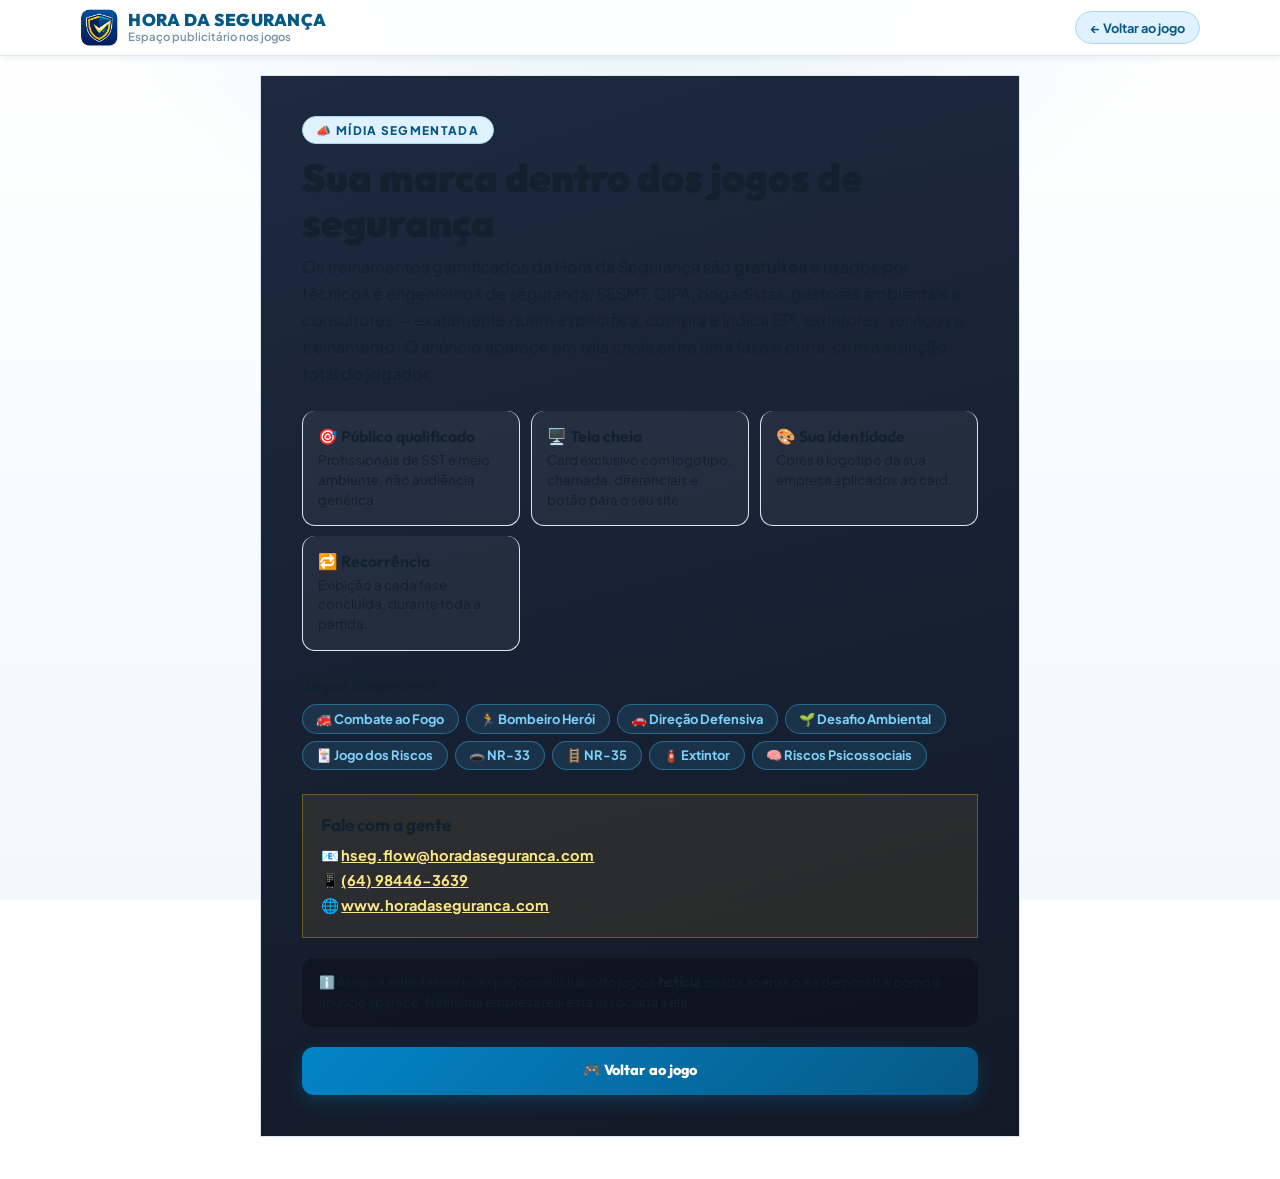
==== commit 61347a90: "Voltar da publicidade nao recomeca mais a partida" ====
--- a/anuncie.html
+++ b/anuncie.html
@@ -55,6 +55,11 @@
             background: rgba(0,0,0,0.28); border-radius: 12px; padding: 0.8rem 1rem; margin-bottom: 1.2rem;
         }
         .voltar { display: inline-flex; align-items: center; gap: 0.4rem; font-size: 0.85rem; }
+        .aviso-aba {
+            margin-top: 0.9rem; margin-bottom: 0; font-size: 0.82rem; color: #ecfdf5;
+            background: rgba(34,197,94,0.22); border: 1px solid rgba(134,239,172,0.55);
+        }
+        .aviso-aba[hidden] { display: none; }
     </style>
 </head>
 <body>
@@ -132,6 +137,12 @@
                 </p>
 
                 <a href="index.html" id="btn-voltar" class="btn btn-primary btn-lg btn-block voltar">🎮 Voltar ao jogo</a>
+
+                <p class="anuncie-nota aviso-aba" id="aviso-aba" hidden>
+                    ✅ <strong>Sua partida continua aberta na aba anterior</strong>, exatamente onde você parou.
+                    O navegador não permite que esta página feche a si mesma — basta fechar esta aba
+                    (Ctrl+W, ou ⌘W no Mac) ou clicar na aba do jogo.
+                </p>
             </div>
         </div>
     </main>
@@ -141,26 +152,41 @@
         // partida ainda rodando na aba original. Voltar significa FECHAR esta aba
         // — abrir index.html aqui recomeçaria o jogo do cadastro.
         (function () {
-            const veioDoJogo = !!window.opener || window.history.length > 1;
+            // Veio do anúncio (nova aba, partida rodando atrás) ou é acesso direto?
+            const veioDoJogo = !!window.opener;
+
+            const aviso = document.getElementById('aviso-aba');
+
             const voltar = (e) => {
-                if (!veioDoJogo) return;              // acesso direto: segue o link normal
+                if (!veioDoJogo) return;   // acesso direto: o link para index.html serve
                 e.preventDefault();
-                window.close();
-                // se o navegador bloquear o fechamento, volta no histórico
+
+                // window.close() só é permitido em aba aberta por window.open().
+                // Se falhar, NUNCA navegue para index.html: isso recomeçaria a
+                // partida do cadastro, que é justamente o que se quer evitar.
+                try { window.close(); } catch (err) {}
+
                 setTimeout(() => {
-                    if (!window.closed) {
-                        if (window.history.length > 1) window.history.back();
-                        else window.location.href = 'index.html';
+                    if (window.closed) return;
+                    if (aviso) {
+                        aviso.hidden = false;
+                        aviso.scrollIntoView({ behavior: 'smooth', block: 'center' });
                     }
-                }, 150);
+                    // devolve o foco para a aba do jogo, se ainda existir
+                    try { if (window.opener && !window.opener.closed) window.opener.focus(); } catch (err) {}
+                }, 180);
             };
+
             ['btn-voltar', 'btn-voltar-topo'].forEach(id => {
                 const el = document.getElementById(id);
                 if (el) el.addEventListener('click', voltar);
             });
+
             if (veioDoJogo) {
                 const b = document.getElementById('btn-voltar');
                 if (b) b.textContent = '🎮 Fechar e voltar ao jogo';
+                const t = document.getElementById('btn-voltar-topo');
+                if (t) t.textContent = '← Fechar e voltar ao jogo';
             }
         })();
     </script>
--- a/style.css
+++ b/style.css
@@ -246,14 +246,26 @@
     letter-spacing: 0.14em; padding: 0.3rem 0.9rem; border-radius: 999px; margin-bottom: 0.9rem;
 }
 .brief-ico { font-size: clamp(3rem, 10vw, 4.4rem); line-height: 1; margin-bottom: 0.3rem; }
+.lose-card { border-color: #fecaca; box-shadow: 0 18px 40px rgba(220,38,38,0.15); }
+.lose-card .brief-title { color: #b91c1c; }
+.lose-stats { grid-template-columns: repeat(3, 1fr) !important; }
+.lose-card .btn-ghost {
+    background: transparent; border: 1px solid var(--line); color: var(--texto-mut); margin-top: 0.55rem;
+}
+.lose-card .btn-ghost:hover:not(:disabled) { background: var(--bg-soft); color: var(--texto); }
 .brief-title { font-family: var(--fh); font-size: clamp(1.4rem, 4.5vw, 2rem); font-weight: 900; }
 .brief-sub { font-size: 0.88rem; color: var(--fogo-dark); margin-bottom: 0.8rem; font-weight: 600; }
 .brief-text { font-size: 0.88rem; color: var(--texto-soft); line-height: 1.6; margin-bottom: 0.8rem; }
 .brief-tip {
     background: var(--fogo-soft); border: 1px solid #ffd0aa; border-radius: 12px;
-    padding: 0.6rem 0.85rem; font-size: 0.82rem; color: #8a4416; line-height: 1.5; margin-bottom: 1.2rem;
-}
-.brief-stats { display: grid; grid-template-columns: repeat(3, 1fr); gap: 0.5rem; margin-bottom: 1.3rem; }
+    padding: 0.6rem 0.85rem; font-size: 0.82rem; color: #8a4416; line-height: 1.5; margin-bottom: 0.7rem;
+}
+.brief-regra {
+    background: #fef2f2; border: 1px solid #fecaca; border-radius: 12px;
+    padding: 0.6rem 0.85rem; font-size: 0.79rem; color: #991b1b; line-height: 1.55; margin-bottom: 1.2rem;
+    text-align: left;
+}
+.brief-stats { display: grid; grid-template-columns: repeat(4, 1fr); gap: 0.5rem; margin-bottom: 1.3rem; }
 .brief-stats > div { background: var(--bg-soft); border: 1px solid var(--line); border-radius: 11px; padding: 0.6rem 0.3rem; }
 .brief-stats span { display: block; font-family: var(--fh); font-size: 1.15rem; font-weight: 900; color: var(--agua-dark); }
 .brief-stats small { font-size: 0.63rem; color: var(--texto-mut); }
@@ -278,6 +290,15 @@
 .hud-bar-fill.agua { background: linear-gradient(90deg, #7dd3fc, var(--agua)); }
 .hud-bar-fill.agua.baixa { background: linear-gradient(90deg, #fca5a5, var(--alerta)); }
 .hud-bar-fill.focos { width: 0%; background: linear-gradient(90deg, #fdba74, var(--ok)); }
+.hud-bar-fill.controle { background: linear-gradient(90deg, #86efac, var(--ok)); }
+.hud-bar-fill.controle.atencao { background: linear-gradient(90deg, #fcd34d, #f59e0b); }
+.hud-bar-fill.controle.critico { background: linear-gradient(90deg, #fca5a5, var(--alerta)); }
+.hud-rescaldo {
+    display: inline-block; margin-left: 0.4rem; padding: 0.12rem 0.5rem; border-radius: 999px;
+    background: #fef3c7; border: 1px solid #fcd34d; color: #92400e;
+    font-family: var(--fh); font-weight: 900; font-size: 0.6rem; letter-spacing: 0.06em;
+}
+.hud-rescaldo.hidden { display: none; }
 .hud-bar-num { font-size: 0.72rem; color: var(--texto-soft); white-space: nowrap; }
 .hud-bar-num strong { font-family: var(--fh); color: var(--texto); }
 
@@ -549,7 +570,7 @@
 
 @media (max-width: 380px) {
     .how-grid { grid-template-columns: 1fr; }
-    .brief-stats { grid-template-columns: 1fr; }
+    .brief-stats { grid-template-columns: repeat(2, 1fr); }
     .vf-botoes { flex-direction: column; }
 }
 
